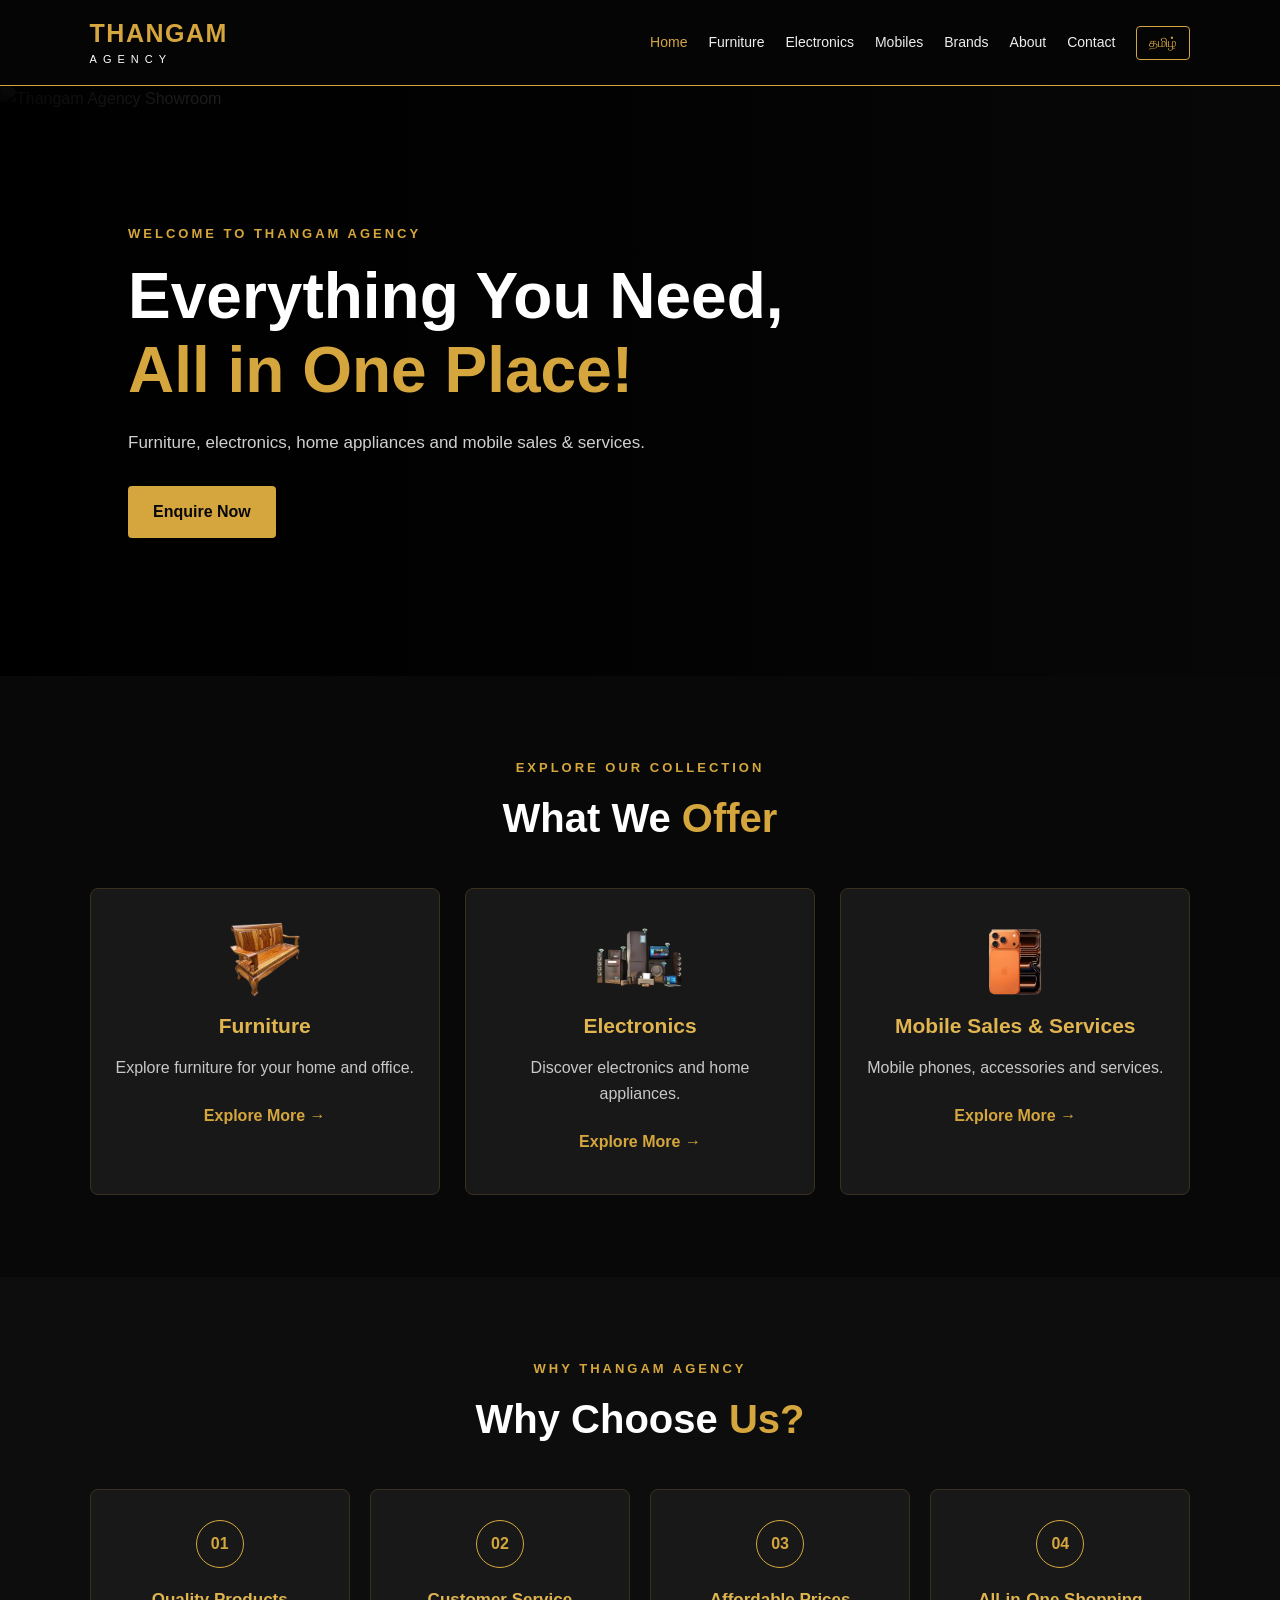
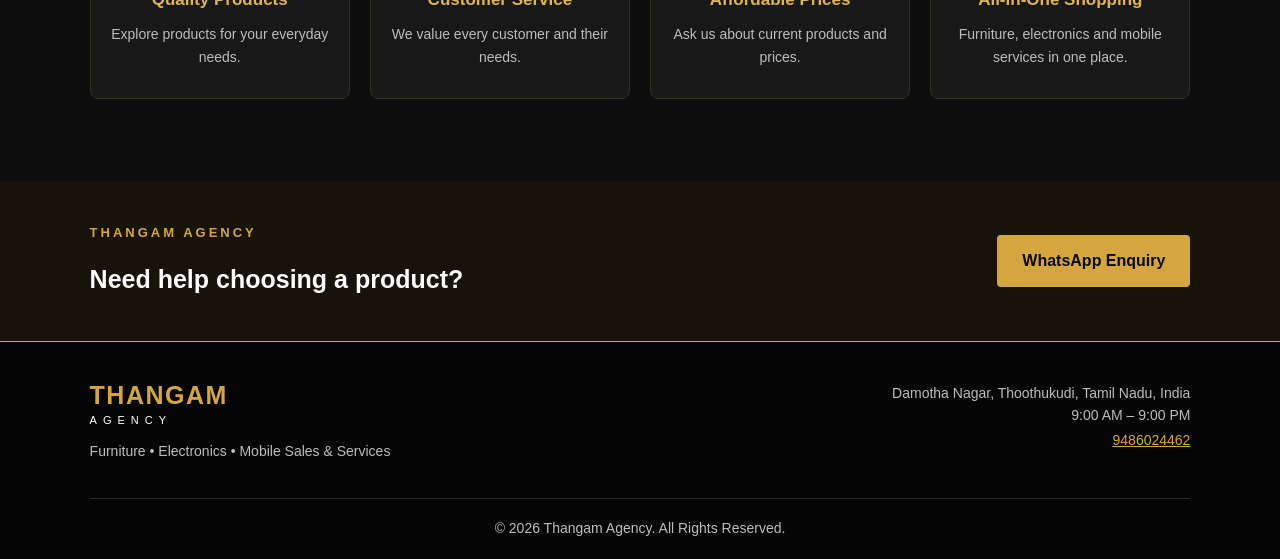
==== index.html @ 66bdac24 "Add files via upload" ====
<!DOCTYPE html>
<html lang="en">
<head>
  <meta charset="UTF-8">
  <meta name="viewport" content="width=device-width, initial-scale=1.0">
  <meta name="description" content="Thangam Agency - Furniture, electronics, home appliances and mobile sales and services in Thoothukudi.">
  <title>Thangam Agency | Home</title>
  <link rel="stylesheet" href="css/style.css">
</head>
<body>
  <div id="site-header"></div>
  <main>

<section class="hero">
    <img
        class="hero-bg"
        src="images/Thangam Agency Luxury Home Showcase.png"
        alt="Thangam Agency Showroom"
    >

    <div class="hero-content">
        <p class="eyebrow" data-en="WELCOME TO THANGAM AGENCY" data-ta="தங்கம் ஏஜென்சிக்கு வரவேற்கிறோம்">
            WELCOME TO THANGAM AGENCY
        </p>

        <h1>
            Everything You Need,
            <span>All in One Place!</span>
        </h1>

        <p class="hero-description">
            Furniture, electronics, home appliances and mobile sales & services.
        </p>

        <a class="button button-gold" href="contact.html">
            Enquire Now
        </a>
    </div>
</section>


    <section class="section categories">
      <div class="section-heading">
        <p class="eyebrow" data-en="EXPLORE OUR COLLECTION" data-ta="எங்கள் தயாரிப்புகளைப் பாருங்கள்">EXPLORE OUR COLLECTION</p>
        <h2 data-en="What We <span>Offer</span>" data-ta="எங்களிடம் <span>கிடைப்பவை</span>">What We <span>Offer</span></h2>
      </div>
      <div class="category-grid">
        <article class="category-card">
          <div class="category-image"><img src="furnitures-removebg-preview.png" alt="Furniture"></div>
          <h3>Furniture</h3><p data-en="Explore furniture for your home and office." data-ta="வீடு மற்றும் அலுவலகத்திற்கான Furniture வகைகள்.">Explore furniture for your home and office.</p>
          <a href="furniture.html" data-en="Explore More →" data-ta="மேலும் பார்க்க →">Explore More →</a>
        </article>
        <article class="category-card">
          <div class="category-image"><img src="tv-removebg-preview.png" alt="Electronics"></div>
          <h3>Electronics</h3><p data-en="Discover electronics and home appliances." data-ta="Electronics மற்றும் வீட்டு உபயோகப் பொருட்கள்.">Discover electronics and home appliances.</p>
          <a href="electronics.html" data-en="Explore More →" data-ta="மேலும் பார்க்க →">Explore More →</a>
        </article>
        <article class="category-card">
          <div class="category-image"><img src="i_phone-removebg-preview.png" alt="Mobile sales and services"></div>
          <h3>Mobile Sales &amp; Services</h3><p data-en="Mobile phones, accessories and services." data-ta="மொபைல் போன்கள், Accessories மற்றும் சேவைகள்.">Mobile phones, accessories and services.</p>
          <a href="mobile-service.html" data-en="Explore More →" data-ta="மேலும் பார்க்க →">Explore More →</a>
        </article>
      </div>
    </section>

    <section class="section why-us">
      <div class="section-heading">
        <p class="eyebrow">WHY THANGAM AGENCY</p>
        <h2 data-en="Why Choose <span>Us?</span>" data-ta="எங்களை ஏன் <span>தேர்வு செய்ய வேண்டும்?</span>">Why Choose <span>Us?</span></h2>
      </div>
      <div class="benefit-grid">
        <article class="benefit-card"><div class="number">01</div><h3>Quality Products</h3><p>Explore products for your everyday needs.</p></article>
        <article class="benefit-card"><div class="number">02</div><h3>Customer Service</h3><p>We value every customer and their needs.</p></article>
        <article class="benefit-card"><div class="number">03</div><h3>Affordable Prices</h3><p>Ask us about current products and prices.</p></article>
        <article class="benefit-card"><div class="number">04</div><h3>All-in-One Shopping</h3><p>Furniture, electronics and mobile services in one place.</p></article>
      </div>
    </section>

    <section class="cta-strip">
      <div><p class="eyebrow">THANGAM AGENCY</p><h2 data-en="Need help choosing a product?" data-ta="உங்களுக்கு பொருள் தேர்வு செய்ய உதவி வேண்டுமா?">Need help choosing a product?</h2></div>
      <a class="button button-gold" href="https://wa.me/919486024462" target="_blank" rel="noopener">WhatsApp Enquiry</a>
    </section>
  </main>
  <div id="site-footer"></div>
  <script src="js/script.js"></script>
</body>
</html>
---- css/style.css ----
/* THANGAM AGENCY - BLACK & GOLD THEME */
:root{--black:#080808;--panel:#181818;--gold:#d5a63d;--gold-light:#e0b44f;--white:#fff;--muted:#bdbdbd;--line:#3a3020}
*{margin:0;padding:0;box-sizing:border-box}
html{scroll-behavior:smooth}
body{font-family:Arial,Helvetica,sans-serif;background:var(--black);color:var(--white);line-height:1.6}
a{color:inherit}
.site-header{min-height:86px;padding:16px 7%;display:flex;align-items:center;justify-content:space-between;gap:24px;background:#050505;border-bottom:1px solid var(--gold);position:relative;z-index:5}
.brand{text-decoration:none;display:flex;flex-direction:column;line-height:1.1}
.brand-main{font-weight:800;letter-spacing:1.5px;color:var(--gold);font-size:25px}
.brand-sub{font-size:11px;letter-spacing:6px;color:#fff;margin-top:5px}
.main-nav{display:flex;align-items:center;gap:21px;flex-wrap:wrap}
.main-nav a{text-decoration:none;font-size:14px;color:#eee;transition:.25s}
.main-nav a:hover,.main-nav a.active{color:var(--gold)}
.language-toggle,.menu-toggle{border:1px solid var(--gold);background:transparent;color:var(--gold);padding:8px 12px;border-radius:4px;cursor:pointer}
.menu-toggle{display:none;font-size:20px}
.hero{min-height:590px;display:flex;align-items:center;padding:80px 10%;background:linear-gradient(90deg,rgba(0,0,0,.94),rgba(0,0,0,.58)),url('../images/home-banner.jpg') center/cover no-repeat}
.hero-content{max-width:720px}
.eyebrow{color:var(--gold);font-size:13px;letter-spacing:3px;font-weight:700;margin-bottom:15px}
.hero h1{font-size:clamp(38px,5vw,64px);line-height:1.15;margin-bottom:22px}
.hero h1 span,.section-heading h2 span,.about-copy h2 span,.contact-info h2 span,.enquiry-form h2 span{color:var(--gold)}
.hero-description{font-size:17px;color:#d0d0d0;max-width:600px;margin-bottom:30px}
.button{display:inline-flex;align-items:center;justify-content:center;text-decoration:none;border:0;border-radius:4px;padding:13px 25px;font-weight:700;cursor:pointer;transition:.25s}
.button-gold{background:var(--gold);color:#080808}
.button-gold:hover{background:#fff;transform:translateY(-2px)}
.section{padding:82px 7%}
.section-heading{text-align:center;margin-bottom:46px}
.section-heading h2{font-size:clamp(29px,4vw,40px);line-height:1.2}
.section-intro{color:var(--muted);margin:15px auto 0;max-width:650px}
.category-grid{display:grid;grid-template-columns:repeat(3,minmax(0,1fr));gap:25px}
.category-card{background:var(--panel);border:1px solid var(--line);border-radius:8px;padding:40px 24px;text-align:center;transition:all .35s ease;min-height:275px}
.category-image{height:60px;display:flex;align-items:center;justify-content:center;margin:0 auto 20px}
.category-image img{width:100px;height:100px;object-fit:contain;display:block}
.category-card h3{color:var(--gold-light);font-size:21px;margin-bottom:13px}
.category-card p{color:#c8c8c8;margin-bottom:22px}
.category-card>a,.text-link{color:var(--gold);text-decoration:none;font-weight:700}
.category-card:hover{background:var(--gold);border-color:var(--gold);transform:translateY(-7px)}
.category-card:hover h3,.category-card:hover p,.category-card:hover>a{color:#080808}
.why-us{background:#0d0d0d}
.benefit-grid{display:grid;grid-template-columns:repeat(4,minmax(0,1fr));gap:20px}
.benefit-card{background:var(--panel);border:1px solid var(--line);border-radius:8px;padding:30px 18px;text-align:center;transition:.35s}
.number{width:48px;height:48px;border:1px solid var(--gold);border-radius:50%;display:grid;place-items:center;margin:0 auto 18px;color:var(--gold);font-weight:700}
.benefit-card h3{color:var(--gold-light);font-size:17px;margin-bottom:10px}
.benefit-card p{font-size:14px;color:var(--muted)}
.benefit-card:hover{background:var(--gold);border-color:var(--gold);transform:translateY(-6px)}
.benefit-card:hover .number,.benefit-card:hover h3,.benefit-card:hover p{color:#080808;border-color:#080808}
.cta-strip{padding:42px 7%;background:#17130b;display:flex;align-items:center;justify-content:space-between;gap:25px}
.cta-strip h2{font-size:25px}
.page-banner{text-align:center;padding:75px 7% 65px;background:linear-gradient(135deg,#15110a,#080808);border-bottom:1px solid var(--line)}
.page-banner h1{font-size:clamp(32px,4vw,48px);margin-bottom:10px}
.page-banner>p:last-child{color:var(--muted)}
.product-grid{display:grid;grid-template-columns:repeat(3,minmax(0,1fr));gap:24px}
.product-card{background:var(--panel);border:1px solid var(--line);border-radius:8px;overflow:hidden;padding-bottom:23px;transition:.3s}
.product-card:hover{border-color:var(--gold);transform:translateY(-5px)}
.product-card img{width:100%;height:190px;object-fit:cover;background:#222;display:block}
.product-card h3{color:var(--gold-light);font-size:20px;padding:18px 20px 4px}
.product-card p{color:var(--muted);padding:0 20px 15px}
.product-card .text-link{display:inline-block;margin:0 20px}
.brand-grid{display:grid;grid-template-columns:repeat(4,minmax(0,1fr));gap:20px}
.brand-card{background:#fff;border:1px solid var(--line);border-radius:8px;min-height:155px;padding:20px;display:flex;flex-direction:column;align-items:center;justify-content:center;gap:12px}
.brand-card img{width:125px;height:70px;object-fit:contain}
.brand-card h3{color:#111;font-size:16px}
.about-layout,.contact-layout{display:grid;grid-template-columns:1fr 1fr;gap:55px;align-items:center}
.about-copy h2,.contact-info h2{font-size:clamp(30px,4vw,42px);line-height:1.2;margin-bottom:22px}
.about-copy p:not(.eyebrow){color:var(--muted);margin-bottom:18px}
.about-copy .button{margin-top:10px}
.about-image img{width:100%;min-height:300px;max-height:420px;object-fit:cover;border-radius:8px;border:1px solid var(--line);background:#1b1b1b}
.info-item{margin:22px 0}
.info-item h3{color:var(--gold-light);font-size:17px;margin-bottom:4px}
.info-item p,.info-item a{color:var(--muted);text-decoration:none}
.enquiry-form{background:var(--panel);border:1px solid var(--line);padding:30px;border-radius:8px}
.enquiry-form h2{font-size:27px;margin-bottom:20px}
.enquiry-form label{display:block;color:#ddd;margin:14px 0 6px}
.enquiry-form input,.enquiry-form textarea{width:100%;padding:13px;border:1px solid #51452f;border-radius:4px;background:#0d0d0d;color:#fff;font:inherit;outline:none}
.enquiry-form input:focus,.enquiry-form textarea:focus{border-color:var(--gold)}
.enquiry-form button{margin-top:18px}
.form-note{font-size:12px;color:#aaa;margin-top:12px}
.site-footer{padding:40px 7% 20px;background:#050505;border-top:1px solid var(--gold);display:grid;grid-template-columns:1fr 1fr;gap:25px}
.footer-brand{margin-bottom:14px;width:max-content}
.site-footer p,.site-footer a{color:var(--muted);font-size:14px}
.footer-contact{text-align:right}
.footer-contact a{color:var(--gold)}
.copyright{grid-column:1/-1;text-align:center;border-top:1px solid #292929;padding-top:18px;margin-top:10px}
@media(max-width:1000px){.main-nav{gap:13px}.main-nav a{font-size:13px}.benefit-grid{grid-template-columns:repeat(2,1fr)}}
@media(max-width:760px){.site-header{padding:15px 5%;flex-wrap:wrap}.menu-toggle{display:block}.main-nav{display:none;width:100%;flex-direction:column;align-items:flex-start;padding:12px 0 5px}.main-nav.open{display:flex}.main-nav a{font-size:15px;padding:3px 0}.hero{min-height:500px;padding:65px 7%}.category-grid,.product-grid{grid-template-columns:1fr 1fr}.brand-grid{grid-template-columns:repeat(3,1fr)}.about-layout,.contact-layout{grid-template-columns:1fr;gap:30px}.cta-strip{align-items:flex-start;flex-direction:column}.site-footer{grid-template-columns:1fr}.footer-contact{text-align:left}.copyright{grid-column:1}}
@media(max-width:520px){.category-grid,.product-grid,.benefit-grid{grid-template-columns:1fr}.brand-grid{grid-template-columns:repeat(2,1fr)}.section{padding:60px 6%}.category-card{min-height:250px}.hero h1{font-size:39px}.hero-description{font-size:15px}.page-banner{padding:55px 6%}.enquiry-form{padding:22px}}


/* MOBILE FULL-SCREEN BLACK & GOLD MENU */
.close-menu{display:none}
@media(max-width:760px){
  .main-nav{
    display:flex; position:fixed; inset:0; z-index:30; width:100%; height:100vh; height:100dvh;
    overflow-y:auto; background:#080808; border-left:1px solid var(--gold);
    flex-direction:column; align-items:center; justify-content:center; gap:18px;
    padding:76px 22px 30px; opacity:0; visibility:hidden; pointer-events:none;
    transform:translateY(-10px); transition:opacity .25s ease,transform .25s ease,visibility .25s ease;
  }
  .main-nav.open{display:flex; opacity:1; visibility:visible; pointer-events:auto; transform:translateY(0)}
  .main-nav .close-menu{
    display:flex; position:absolute; top:24px; right:6%; align-items:center; gap:12px;
    padding:9px 0; border:0; background:transparent; color:var(--gold);
    font-size:13px; font-weight:700; letter-spacing:2px; cursor:pointer;
  }
  .main-nav .close-menu span{font-size:28px; line-height:1; font-weight:400}
  .main-nav a{
    display:block; padding:3px 0; color:#fff; font-size:clamp(25px,7vw,34px);
    line-height:1.25; font-weight:800; letter-spacing:.3px; text-align:center;
    transition:color .2s ease,transform .2s ease;
  }
  .main-nav a:hover,.main-nav a.active{color:var(--gold); transform:scale(1.04)}
  .main-nav .language-toggle{margin-top:12px}
  body.menu-is-open{overflow:hidden}
}

/* HOME BANNER BACKGROUND IMAGE */

.hero {
    position: relative;
    overflow: hidden;
    min-height: 550px;
    display: flex;
    align-items: center;

    background-image:
        linear-gradient(
            90deg,
            rgba(0, 0, 0, 0.98) 0%,
            rgba(0, 0, 0, 0.90) 40%,
            rgba(0, 0, 0, 0.20) 100%
        ),
        url("Thangam Agency Luxury Home Showcase.png");

    background-size: cover;
    background-position: center;
    background-repeat: no-repeat;
}

.hero-content {
    position: relative;
    z-index: 2;
    width: 100%;
}

/* MOBILE */
@media (max-width: 760px) {
    .hero {
        min-height: 500px;
        background-position: 65% center;
    }
}

/* HOME BANNER IMAGE */

.hero {
    position: relative;
    overflow: hidden;
    min-height: 590px;
    display: flex;
    align-items: center;
    padding: 80px 10%;

    background:
        linear-gradient(
            90deg,
            rgba(0,0,0,0.96) 0%,
            rgba(0,0,0,0.80) 40%,
            rgba(0,0,0,0.15) 100%
        ),
        url("../images/Thangam Agency Luxury Home Showcase.png");

    background-size: cover;
    background-position: center;
    background-repeat: no-repeat;
}

.hero-content {
    position: relative;
    z-index: 2;
    max-width: 720px;
}

@media (max-width: 760px) {
    .hero {
        min-height: 500px;
        background-position: 65% center;
    }
}

.hero {
    position: relative;
    min-height: 590px;
    display: flex;
    align-items: center;
    padding: 80px 10%;
    overflow: hidden;
    background: #080808;
}

.hero-bg {
    position: absolute;
    inset: 0;
    width: 100%;
    height: 100%;
    object-fit: cover;
    object-position: center;
    z-index: 0;
}

.hero::after {
    content: "";
    position: absolute;
    inset: 0;
    background: linear-gradient(
        90deg,
        rgba(0,0,0,.97),
        rgba(0,0,0,.75) 45%,
        rgba(0,0,0,.10)
    );
    z-index: 1;
}

.hero-content {
    position: relative;
    z-index: 2;
    max-width: 720px;
}

@media(max-width:760px) {
    .hero {
        min-height: 500px;
        padding: 65px 7%;
    }
}
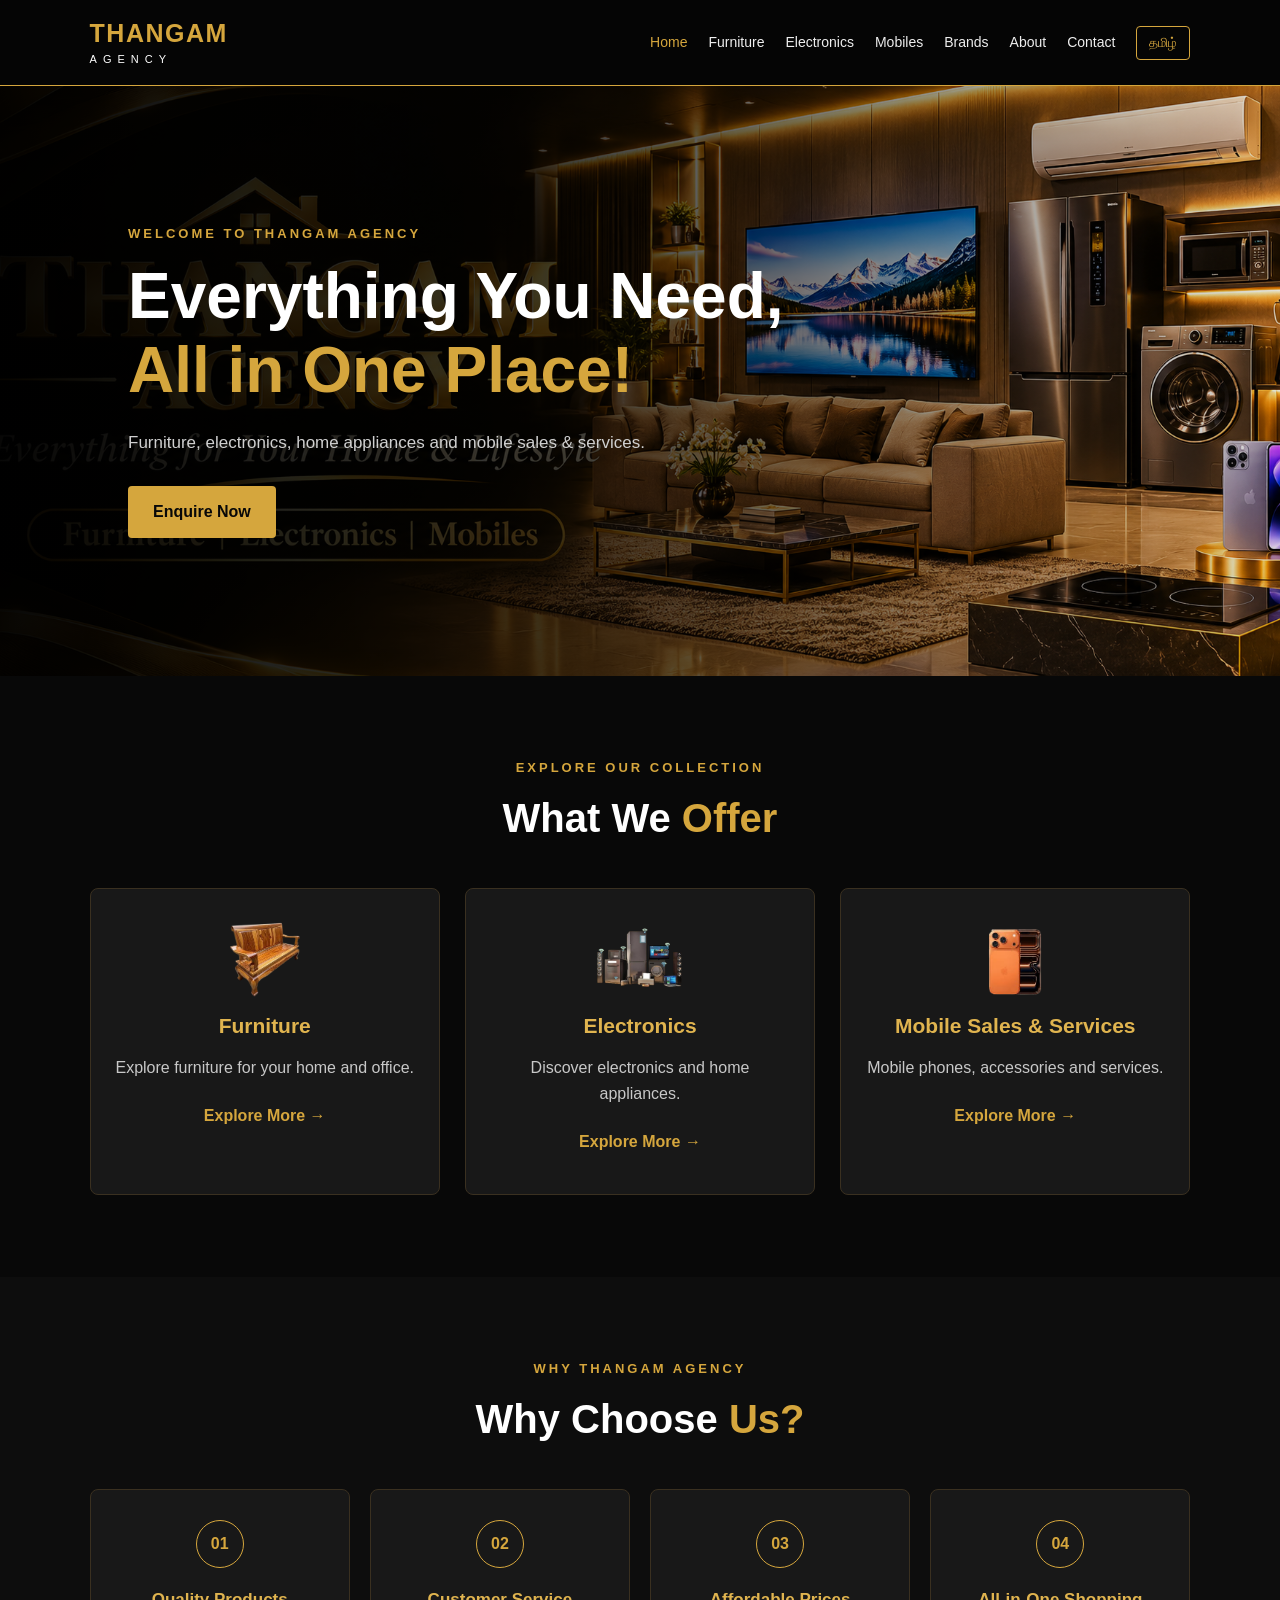
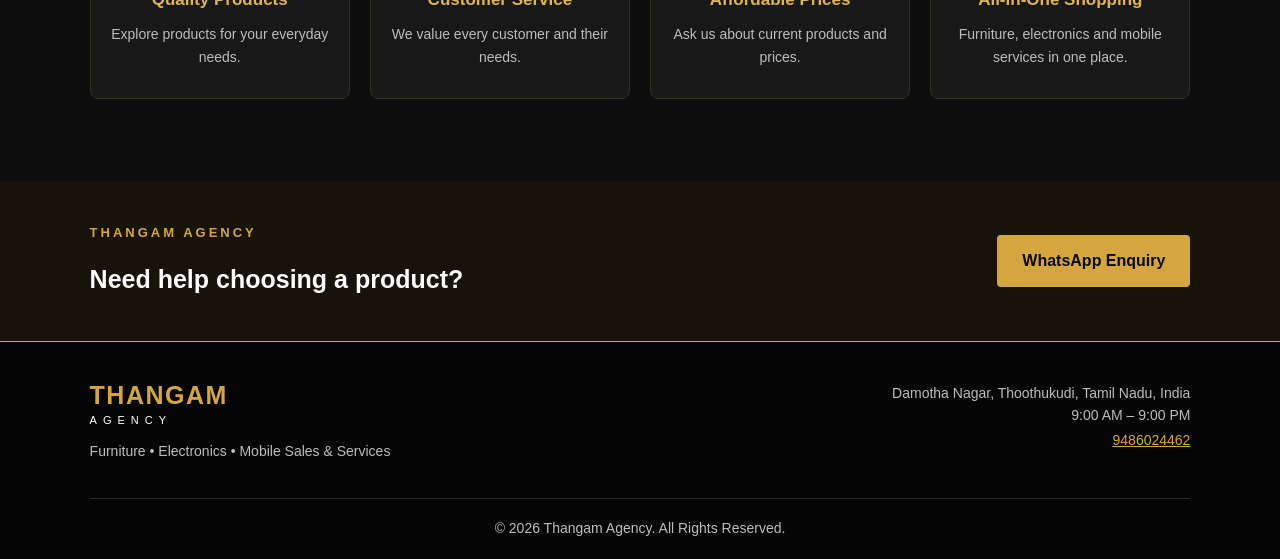
==== commit ec8a6277: "Fix image source path in index.html" ====
--- a/index.html
+++ b/index.html
@@ -14,7 +14,7 @@
 <section class="hero">
     <img
         class="hero-bg"
-        src="images/Thangam Agency Luxury Home Showcase.png"
+        src="Thangam Agency Luxury Home Showcase.png"
         alt="Thangam Agency Showroom"
     >
 
